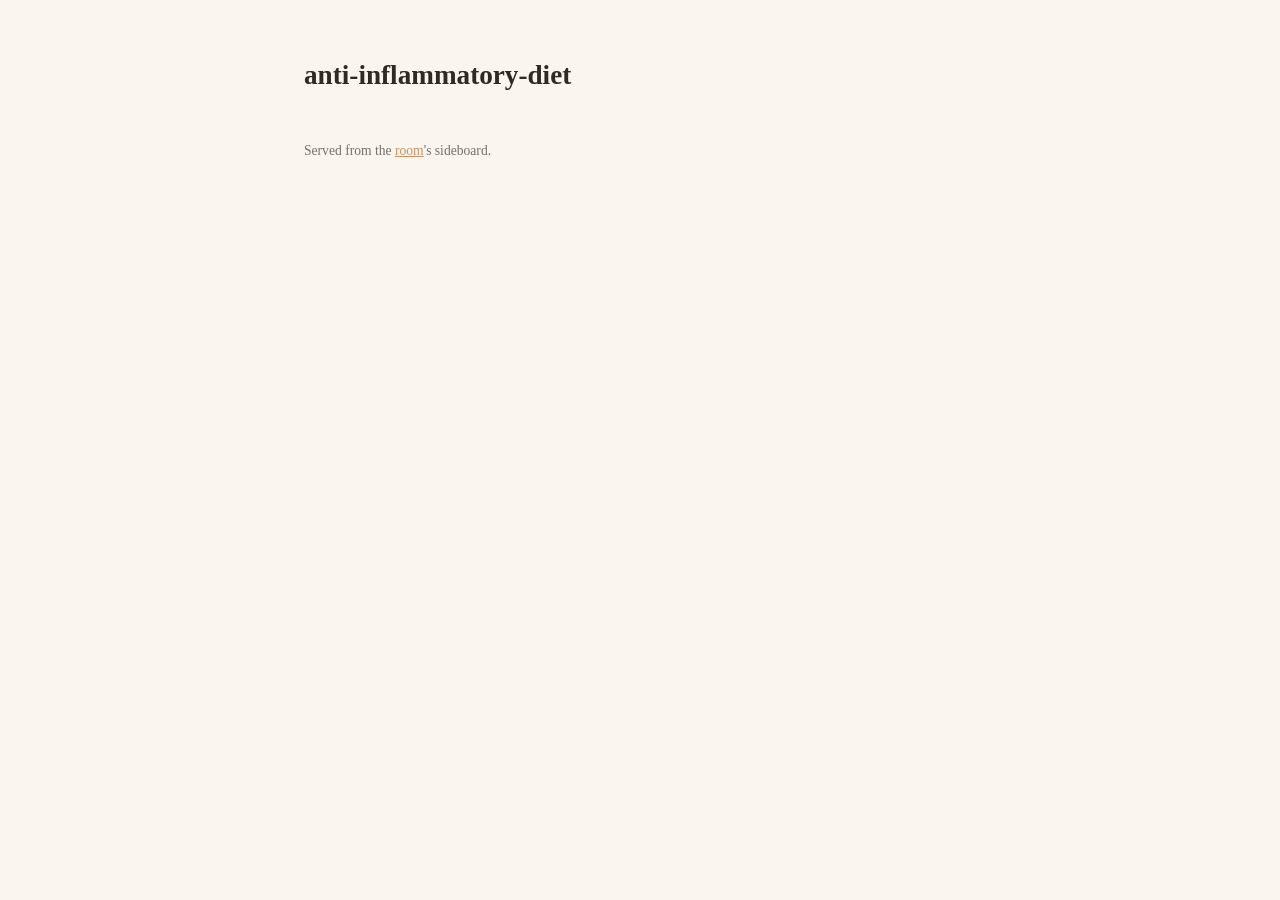
==== projects/anti-inflammatory-diet/index.html @ 623d838b "Publish anti-inflammatory-diet to the room" ====
<!DOCTYPE html>
<html lang="en">
<head>
<meta charset="UTF-8">
<meta name="viewport" content="width=device-width, initial-scale=1.0">
<title>Anti-Inflammatory Diet</title>
<style>
  :root { color-scheme: light dark; }
  body {
    margin: 0 auto;
    max-width: 42rem;
    padding: 2.5rem 1.25rem 4rem;
    font: 1.05rem/1.65 Georgia, 'Times New Roman', serif;
    background: #faf6ef;
    color: #2e2a24;
  }
  @media (prefers-color-scheme: dark) {
    body { background: #14120f; color: #e8e2d6; }
    a { color: #ffb474; }
  }
  h1, h2, h3 { line-height: 1.25; font-weight: 650; }
  h1 { font-size: 1.7rem; margin-bottom: 0.3rem; }
  h2 { font-size: 1.25rem; margin-top: 2rem; }
  li { margin: 0.3rem 0; }
  code { font-family: ui-monospace, monospace; font-size: 0.92em; }
  .note { font-size: 0.85rem; opacity: 0.65; margin-top: 3rem; }
  a { color: #b05e1e; }
</style>
</head>
<body>
<main id="content"><p>Loading the notes…</p></main>
<p class="note">Served from the <a href="https://nedesblade.github.io/Room/">room</a>'s sideboard.</p>
<script>
/* Renders README.md so updating the page is just editing the README.
   Tiny converter — headings, lists, bold/italic, links, code, paragraphs. */
function md(src) {
  const esc = s => s.replace(/&/g, '&amp;').replace(/</g, '&lt;').replace(/>/g, '&gt;');
  const inline = s => esc(s)
    .replace(/`([^`]+)`/g, '<code>$1</code>')
    .replace(/\*\*([^*]+)\*\*/g, '<strong>$1</strong>')
    .replace(/\*([^*]+)\*/g, '<em>$1</em>')
    .replace(/\[([^\]]+)\]\(([^)\s]+)\)/g, '<a href="$2">$1</a>');
  const out = [];
  let list = null, para = [];
  const flushPara = () => { if (para.length) { out.push('<p>' + para.join(' ') + '</p>'); para = []; } };
  const flushList = () => { if (list) { out.push(`</${list}>`); list = null; } };
  for (const line of src.split(/\r?\n/)) {
    const h = line.match(/^(#{1,4})\s+(.*)/);
    const ul = line.match(/^\s*[-*]\s+(.*)/);
    const ol = line.match(/^\s*\d+[.)]\s+(.*)/);
    if (h) { flushPara(); flushList(); out.push(`<h${h[1].length}>${inline(h[2])}</h${h[1].length}>`); }
    else if (ul || ol) {
      flushPara();
      const want = ul ? 'ul' : 'ol';
      if (list !== want) { flushList(); out.push(`<${want}>`); list = want; }
      out.push('<li>' + inline((ul || ol)[1]) + '</li>');
    }
    else if (!line.trim()) { flushPara(); flushList(); }
    else para.push(inline(line));
  }
  flushPara(); flushList();
  return out.join('\n');
}
fetch('README.md', { cache: 'no-cache' })
  .then(r => { if (!r.ok) throw new Error(); return r.text(); })
  .then(text => { document.getElementById('content').innerHTML = md(text); })
  .catch(() => {
    document.getElementById('content').innerHTML =
      '<h1>Anti-Inflammatory Diet</h1><p>The notes are still being written — check back soon.</p>';
  });
</script>
</body>
</html>
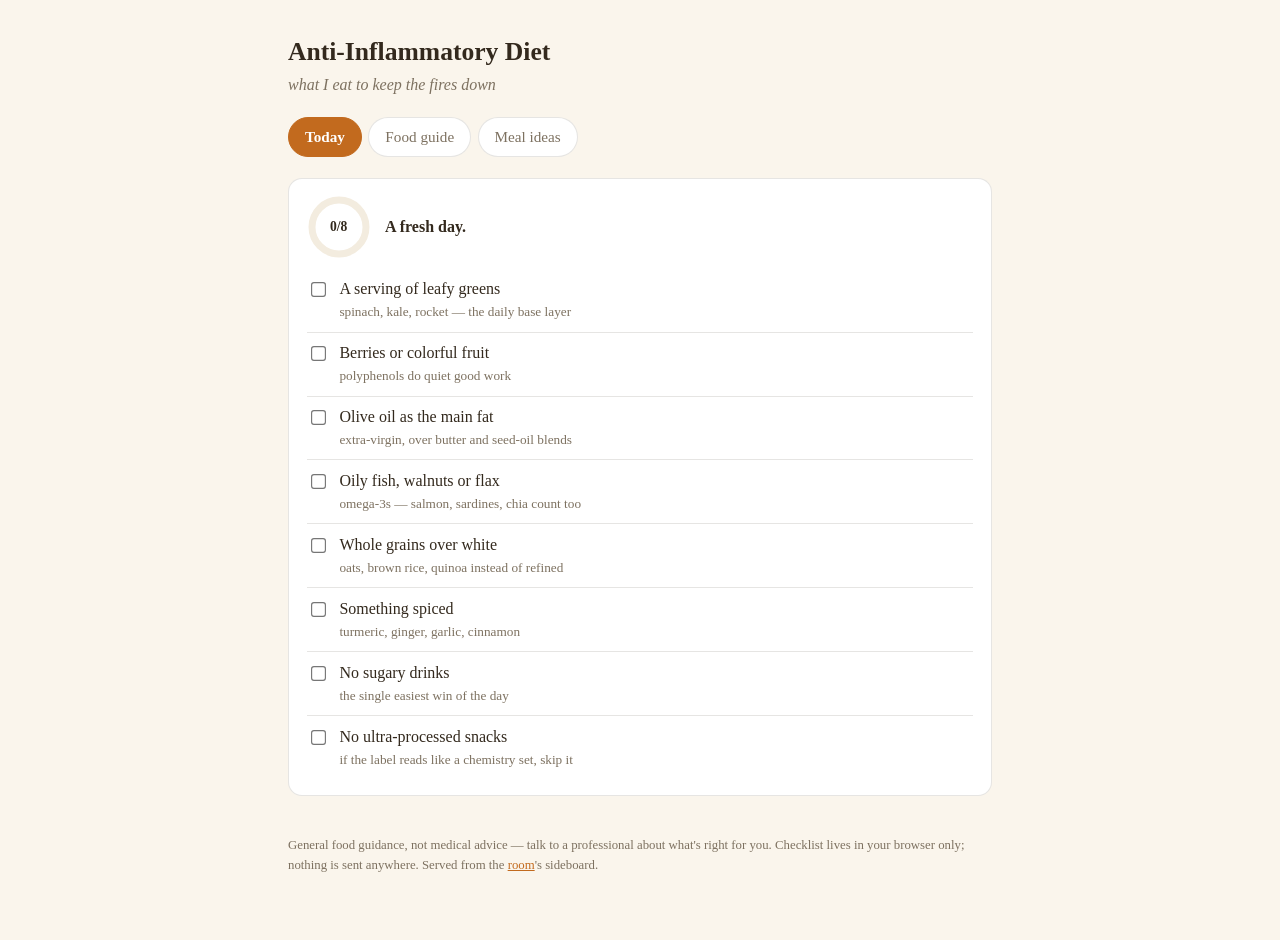
==== commit 313835f0: "Publish anti-inflammatory-diet to the room" ====
--- a/projects/anti-inflammatory-diet/index.html
+++ b/projects/anti-inflammatory-diet/index.html
@@ -5,69 +5,360 @@
 <meta name="viewport" content="width=device-width, initial-scale=1.0">
 <title>Anti-Inflammatory Diet</title>
 <style>
-  :root { color-scheme: light dark; }
+  :root {
+    --bg: #16130f;
+    --panel: #201b15;
+    --panel-2: #282219;
+    --ink: #ece4d8;
+    --ink-dim: #b3a894;
+    --amber: #ffb474;
+    --green: #9dc98a;
+    --yellow: #e8c46a;
+    --red: #e08a7a;
+    --line: rgba(236,228,216,0.1);
+  }
+  @media (prefers-color-scheme: light) {
+    :root {
+      --bg: #faf5ec;
+      --panel: #ffffff;
+      --panel-2: #f3ecdf;
+      --ink: #33291d;
+      --ink-dim: #7d7160;
+      --amber: #c26a1e;
+      --green: #4d7c3a;
+      --yellow: #9a7715;
+      --red: #ad4a37;
+      --line: rgba(51,41,29,0.12);
+    }
+  }
+  * { box-sizing: border-box; }
   body {
-    margin: 0 auto;
-    max-width: 42rem;
-    padding: 2.5rem 1.25rem 4rem;
-    font: 1.05rem/1.65 Georgia, 'Times New Roman', serif;
-    background: #faf6ef;
-    color: #2e2a24;
-  }
-  @media (prefers-color-scheme: dark) {
-    body { background: #14120f; color: #e8e2d6; }
-    a { color: #ffb474; }
-  }
-  h1, h2, h3 { line-height: 1.25; font-weight: 650; }
-  h1 { font-size: 1.7rem; margin-bottom: 0.3rem; }
-  h2 { font-size: 1.25rem; margin-top: 2rem; }
-  li { margin: 0.3rem 0; }
-  code { font-family: ui-monospace, monospace; font-size: 0.92em; }
-  .note { font-size: 0.85rem; opacity: 0.65; margin-top: 3rem; }
-  a { color: #b05e1e; }
+    margin: 0;
+    background: var(--bg);
+    color: var(--ink);
+    font: 1rem/1.55 Georgia, 'Times New Roman', serif;
+  }
+  .wrap { max-width: 46rem; margin: 0 auto; padding: 1.5rem 1rem 4rem; }
+  header h1 { font-size: 1.6rem; margin: 0.5rem 0 0.1rem; }
+  header p { margin: 0 0 1.2rem; color: var(--ink-dim); font-style: italic; }
+
+  nav { display: flex; gap: 0.4rem; margin-bottom: 1.3rem; flex-wrap: wrap; }
+  nav button {
+    font: inherit; font-size: 0.95rem;
+    padding: 0.45rem 1rem;
+    border-radius: 999px;
+    border: 1px solid var(--line);
+    background: var(--panel);
+    color: var(--ink-dim);
+    cursor: pointer;
+  }
+  nav button[aria-selected="true"] { background: var(--amber); border-color: var(--amber); color: #241505; font-weight: 600; }
+  @media (prefers-color-scheme: light) { nav button[aria-selected="true"] { color: #fff; } }
+
+  section[hidden] { display: none; }
+  .card {
+    background: var(--panel);
+    border: 1px solid var(--line);
+    border-radius: 14px;
+    padding: 1rem 1.1rem;
+    margin-bottom: 1rem;
+  }
+
+  /* today */
+  .progress { display: flex; align-items: center; gap: 0.9rem; margin-bottom: 0.6rem; }
+  .ring { position: relative; width: 64px; height: 64px; flex: none; }
+  .ring svg { transform: rotate(-90deg); }
+  .ring .track { stroke: var(--panel-2); }
+  .ring .fill { stroke: var(--green); stroke-linecap: round; transition: stroke-dashoffset 0.4s; }
+  .ring .num { position: absolute; inset: 0; display: grid; place-items: center; font-size: 0.85rem; font-weight: 700; }
+  .streak { color: var(--ink-dim); font-size: 0.9rem; }
+  ul.check { list-style: none; margin: 0; padding: 0; }
+  ul.check li { border-top: 1px solid var(--line); }
+  ul.check li:first-child { border-top: none; }
+  ul.check label { display: flex; gap: 0.7rem; align-items: baseline; padding: 0.55rem 0.1rem; cursor: pointer; }
+  ul.check input { transform: translateY(2px) scale(1.15); accent-color: var(--green); flex: none; }
+  ul.check .why { display: block; font-size: 0.83rem; color: var(--ink-dim); }
+  ul.check input:checked ~ span .what { text-decoration: line-through; text-decoration-color: var(--green); opacity: 0.7; }
+
+  /* foods */
+  .search {
+    width: 100%;
+    font: inherit;
+    padding: 0.55rem 0.9rem;
+    border-radius: 10px;
+    border: 1px solid var(--line);
+    background: var(--panel);
+    color: var(--ink);
+    margin-bottom: 1rem;
+  }
+  .tier h2 { font-size: 1.02rem; margin: 0 0 0.5rem; display: flex; align-items: center; gap: 0.5rem; }
+  .dot { width: 10px; height: 10px; border-radius: 50%; display: inline-block; }
+  .tier.go .dot { background: var(--green); }
+  .tier.easy .dot { background: var(--yellow); }
+  .tier.rare .dot { background: var(--red); }
+  .chips { display: flex; flex-wrap: wrap; gap: 0.4rem; }
+  .chip {
+    background: var(--panel-2);
+    border: 1px solid var(--line);
+    border-radius: 999px;
+    padding: 0.2rem 0.7rem;
+    font-size: 0.88rem;
+  }
+  .chip small { color: var(--ink-dim); }
+  .none { color: var(--ink-dim); font-style: italic; font-size: 0.9rem; }
+
+  /* meals */
+  .meal h2 { font-size: 1.02rem; margin: 0 0 0.2rem; color: var(--amber); }
+  .meal p { margin: 0.15rem 0; }
+  .shuffle {
+    font: inherit;
+    padding: 0.55rem 1.2rem;
+    border-radius: 999px;
+    border: none;
+    background: var(--amber);
+    color: #241505;
+    font-weight: 600;
+    cursor: pointer;
+    margin-bottom: 1rem;
+  }
+  @media (prefers-color-scheme: light) { .shuffle { color: #fff; } }
+
+  footer { margin-top: 2.5rem; font-size: 0.8rem; color: var(--ink-dim); }
+  footer a { color: var(--amber); }
 </style>
 </head>
 <body>
-<main id="content"><p>Loading the notes…</p></main>
-<p class="note">Served from the <a href="https://nedesblade.github.io/Room/">room</a>'s sideboard.</p>
+<div class="wrap">
+<header>
+  <h1>Anti-Inflammatory Diet</h1>
+  <p>what I eat to keep the fires down</p>
+</header>
+
+<nav role="tablist">
+  <button role="tab" aria-selected="true" data-tab="today">Today</button>
+  <button role="tab" aria-selected="false" data-tab="foods">Food guide</button>
+  <button role="tab" aria-selected="false" data-tab="meals">Meal ideas</button>
+</nav>
+
+<section id="today">
+  <div class="card">
+    <div class="progress">
+      <div class="ring">
+        <svg width="64" height="64" viewBox="0 0 64 64">
+          <circle class="track" cx="32" cy="32" r="27" fill="none" stroke-width="7"/>
+          <circle class="fill" id="ring-fill" cx="32" cy="32" r="27" fill="none" stroke-width="7"/>
+        </svg>
+        <span class="num" id="ring-num">0/0</span>
+      </div>
+      <div>
+        <strong id="cheer">A fresh day.</strong>
+        <div class="streak" id="streak"></div>
+      </div>
+    </div>
+    <ul class="check" id="habit-list"></ul>
+  </div>
+</section>
+
+<section id="foods" hidden>
+  <input class="search" id="food-search" type="search" placeholder="search a food… (e.g. salmon, sugar, rice)">
+  <div class="card tier go"><h2><span class="dot"></span>Eat freely</h2><div class="chips" data-tier="go"></div></div>
+  <div class="card tier easy"><h2><span class="dot"></span>Easy does it</h2><div class="chips" data-tier="easy"></div></div>
+  <div class="card tier rare"><h2><span class="dot"></span>Keep rare</h2><div class="chips" data-tier="rare"></div></div>
+</section>
+
+<section id="meals" hidden>
+  <button class="shuffle" id="shuffle">Shuffle the day's plate</button>
+  <div class="card meal"><h2>Breakfast</h2><p id="m-breakfast"></p></div>
+  <div class="card meal"><h2>Lunch</h2><p id="m-lunch"></p></div>
+  <div class="card meal"><h2>Dinner</h2><p id="m-dinner"></p></div>
+  <div class="card meal"><h2>Snack</h2><p id="m-snack"></p></div>
+</section>
+
+<footer>
+  General food guidance, not medical advice — talk to a professional about what's right for you.
+  Checklist lives in your browser only; nothing is sent anywhere.
+  Served from the <a href="https://nedesblade.github.io/Room/">room</a>'s sideboard.
+</footer>
+</div>
+
 <script>
-/* Renders README.md so updating the page is just editing the README.
-   Tiny converter — headings, lists, bold/italic, links, code, paragraphs. */
-function md(src) {
-  const esc = s => s.replace(/&/g, '&amp;').replace(/</g, '&lt;').replace(/>/g, '&gt;');
-  const inline = s => esc(s)
-    .replace(/`([^`]+)`/g, '<code>$1</code>')
-    .replace(/\*\*([^*]+)\*\*/g, '<strong>$1</strong>')
-    .replace(/\*([^*]+)\*/g, '<em>$1</em>')
-    .replace(/\[([^\]]+)\]\(([^)\s]+)\)/g, '<a href="$2">$1</a>');
-  const out = [];
-  let list = null, para = [];
-  const flushPara = () => { if (para.length) { out.push('<p>' + para.join(' ') + '</p>'); para = []; } };
-  const flushList = () => { if (list) { out.push(`</${list}>`); list = null; } };
-  for (const line of src.split(/\r?\n/)) {
-    const h = line.match(/^(#{1,4})\s+(.*)/);
-    const ul = line.match(/^\s*[-*]\s+(.*)/);
-    const ol = line.match(/^\s*\d+[.)]\s+(.*)/);
-    if (h) { flushPara(); flushList(); out.push(`<h${h[1].length}>${inline(h[2])}</h${h[1].length}>`); }
-    else if (ul || ol) {
-      flushPara();
-      const want = ul ? 'ul' : 'ol';
-      if (list !== want) { flushList(); out.push(`<${want}>`); list = want; }
-      out.push('<li>' + inline((ul || ol)[1]) + '</li>');
+/* ---- daily checklist (localStorage, resets each day) ---------------- */
+const HABITS = [
+  { id: 'greens',  what: 'A serving of leafy greens', why: 'spinach, kale, rocket — the daily base layer' },
+  { id: 'berries', what: 'Berries or colorful fruit', why: 'polyphenols do quiet good work' },
+  { id: 'oil',     what: 'Olive oil as the main fat', why: 'extra-virgin, over butter and seed-oil blends' },
+  { id: 'omega3',  what: 'Oily fish, walnuts or flax', why: 'omega-3s — salmon, sardines, chia count too' },
+  { id: 'grains',  what: 'Whole grains over white',   why: 'oats, brown rice, quinoa instead of refined' },
+  { id: 'spice',   what: 'Something spiced',          why: 'turmeric, ginger, garlic, cinnamon' },
+  { id: 'nosugar', what: 'No sugary drinks',          why: 'the single easiest win of the day' },
+  { id: 'noupf',   what: 'No ultra-processed snacks', why: 'if the label reads like a chemistry set, skip it' },
+];
+
+const todayKey = () => 'aid-day-' + new Date().toISOString().slice(0, 10);
+const load = k => { try { return JSON.parse(localStorage.getItem(k)) || {}; } catch { return {}; } };
+const save = (k, v) => { try { localStorage.setItem(k, JSON.stringify(v)); } catch {} };
+
+function renderHabits() {
+  const state = load(todayKey());
+  const ul = document.getElementById('habit-list');
+  ul.innerHTML = '';
+  for (const h of HABITS) {
+    const li = document.createElement('li');
+    const label = document.createElement('label');
+    const box = document.createElement('input');
+    box.type = 'checkbox';
+    box.checked = !!state[h.id];
+    box.addEventListener('change', () => {
+      const s = load(todayKey());
+      s[h.id] = box.checked;
+      save(todayKey(), s);
+      updateProgress();
+    });
+    const span = document.createElement('span');
+    span.innerHTML = `<span class="what"></span><span class="why"></span>`;
+    span.querySelector('.what').textContent = h.what;
+    span.querySelector('.why').textContent = h.why;
+    label.append(box, span);
+    li.appendChild(label);
+    ul.appendChild(li);
+  }
+  updateProgress();
+}
+
+function updateProgress() {
+  const state = load(todayKey());
+  const done = HABITS.filter(h => state[h.id]).length;
+  const total = HABITS.length;
+  const r = 27, c = 2 * Math.PI * r;
+  const fill = document.getElementById('ring-fill');
+  fill.style.strokeDasharray = c;
+  fill.style.strokeDashoffset = c * (1 - done / total);
+  document.getElementById('ring-num').textContent = `${done}/${total}`;
+  document.getElementById('cheer').textContent =
+    done === total ? 'A perfect plate of a day.' :
+    done >= total * 0.6 ? 'The fires are dying down.' :
+    done > 0 ? 'Good — keep going.' : 'A fresh day.';
+
+  /* streak: consecutive past days with 60%+ done */
+  let streak = 0;
+  const d = new Date();
+  for (let i = 0; i < 366; i++) {
+    if (i > 0 || done >= total * 0.6) {
+      const key = 'aid-day-' + d.toISOString().slice(0, 10);
+      const s = load(key);
+      const n = HABITS.filter(h => s[h.id]).length;
+      if (n >= total * 0.6) streak++;
+      else if (i > 0) break;
+      else break;
+    } else break;
+    d.setDate(d.getDate() - 1);
+  }
+  document.getElementById('streak').textContent =
+    streak >= 2 ? `${streak}-day streak 🔥 (the good kind of fire)` :
+    streak === 1 ? 'Day one of a streak.' : '';
+}
+
+/* ---- food guide ----------------------------------------------------- */
+const FOODS = {
+  go: [
+    'Salmon', 'Sardines', 'Mackerel', 'Spinach', 'Kale', 'Rocket', 'Broccoli',
+    'Blueberries', 'Strawberries', 'Cherries', 'Oranges', 'Tomatoes', 'Avocado',
+    'Extra-virgin olive oil', 'Walnuts', 'Almonds', 'Chia seeds', 'Flaxseed',
+    'Lentils', 'Chickpeas', 'Black beans', 'Oats', 'Quinoa', 'Brown rice',
+    'Turmeric', 'Ginger', 'Garlic', 'Cinnamon', 'Green tea', 'Peppers',
+    'Sweet potato', 'Mushrooms', 'Olives', 'Dark chocolate (85%+)',
+  ],
+  easy: [
+    'Chicken', 'Turkey', 'Eggs', 'Greek yogurt', 'Kefir', 'Cheese', 'Butter',
+    'White rice', 'Pasta', 'Sourdough bread', 'Potatoes', 'Honey', 'Red wine',
+    'Coffee', 'Dried fruit', 'Corn', 'Tofu', 'Peanut butter',
+  ],
+  rare: [
+    'Sugary drinks', 'Candy & sweets', 'Pastries', 'White bread', 'Chips & crisps',
+    'Processed meat (bacon, salami, hot dogs)', 'Deep-fried food', 'Margarine',
+    'Instant noodles', 'Ice cream', 'Energy drinks', 'Excess alcohol',
+    'Packaged snack cakes', 'Sweetened cereals',
+  ],
+};
+
+function renderFoods(filter = '') {
+  const q = filter.trim().toLowerCase();
+  for (const [tier, items] of Object.entries(FOODS)) {
+    const el = document.querySelector(`[data-tier="${tier}"]`);
+    el.innerHTML = '';
+    const hits = items.filter(f => f.toLowerCase().includes(q));
+    for (const f of hits) {
+      const chip = document.createElement('span');
+      chip.className = 'chip';
+      chip.textContent = f;
+      el.appendChild(chip);
     }
-    else if (!line.trim()) { flushPara(); flushList(); }
-    else para.push(inline(line));
-  }
-  flushPara(); flushList();
-  return out.join('\n');
+    if (!hits.length) {
+      const none = document.createElement('span');
+      none.className = 'none';
+      none.textContent = 'nothing here matches.';
+      el.appendChild(none);
+    }
+  }
 }
-fetch('README.md', { cache: 'no-cache' })
-  .then(r => { if (!r.ok) throw new Error(); return r.text(); })
-  .then(text => { document.getElementById('content').innerHTML = md(text); })
-  .catch(() => {
-    document.getElementById('content').innerHTML =
-      '<h1>Anti-Inflammatory Diet</h1><p>The notes are still being written — check back soon.</p>';
+document.getElementById('food-search').addEventListener('input', e => renderFoods(e.target.value));
+
+/* ---- meal ideas ------------------------------------------------------ */
+const MEALS = {
+  breakfast: [
+    'Overnight oats with blueberries, chia and walnuts',
+    'Greek yogurt with berries, cinnamon and flaxseed',
+    'Scrambled eggs on sourdough with spinach and tomatoes',
+    'Porridge with grated apple, cinnamon and almonds',
+    'Avocado on sourdough with olive oil and chili flakes',
+  ],
+  lunch: [
+    'Lentil soup with garlic, turmeric and a swirl of olive oil',
+    'Big salad: rocket, chickpeas, peppers, olives, feta, olive oil',
+    'Sardines on sourdough with tomato and rocket',
+    'Quinoa bowl with roasted broccoli, avocado and tahini',
+    'Chicken and vegetable soup with ginger',
+  ],
+  dinner: [
+    'Baked salmon, sweet potato and steamed broccoli',
+    'Chickpea and spinach curry with turmeric, over brown rice',
+    'Grilled mackerel with roasted peppers and quinoa',
+    'Stir-fry: tofu, mushrooms, ginger, garlic, brown rice',
+    'Bean chili with plenty of tomatoes and a side salad',
+  ],
+  snack: [
+    'A handful of walnuts and a few squares of dark chocolate',
+    'Carrot sticks with hummus',
+    'An orange and a green tea',
+    'Cherries, fresh or frozen',
+    'Almonds and a couple of dates',
+  ],
+};
+
+function shuffleMeals() {
+  for (const [slot, options] of Object.entries(MEALS)) {
+    const el = document.getElementById('m-' + slot);
+    const current = el.textContent;
+    let pick = current;
+    while (options.length > 1 && pick === current) {
+      pick = options[Math.floor(Math.random() * options.length)];
+    }
+    el.textContent = pick;
+  }
+}
+document.getElementById('shuffle').addEventListener('click', shuffleMeals);
+
+/* ---- tabs ------------------------------------------------------------ */
+document.querySelectorAll('nav [role="tab"]').forEach(btn => {
+  btn.addEventListener('click', () => {
+    document.querySelectorAll('nav [role="tab"]').forEach(b => b.setAttribute('aria-selected', String(b === btn)));
+    document.querySelectorAll('section').forEach(s => s.hidden = s.id !== btn.dataset.tab);
   });
+});
+
+renderHabits();
+renderFoods();
+shuffleMeals();
 </script>
 </body>
 </html>
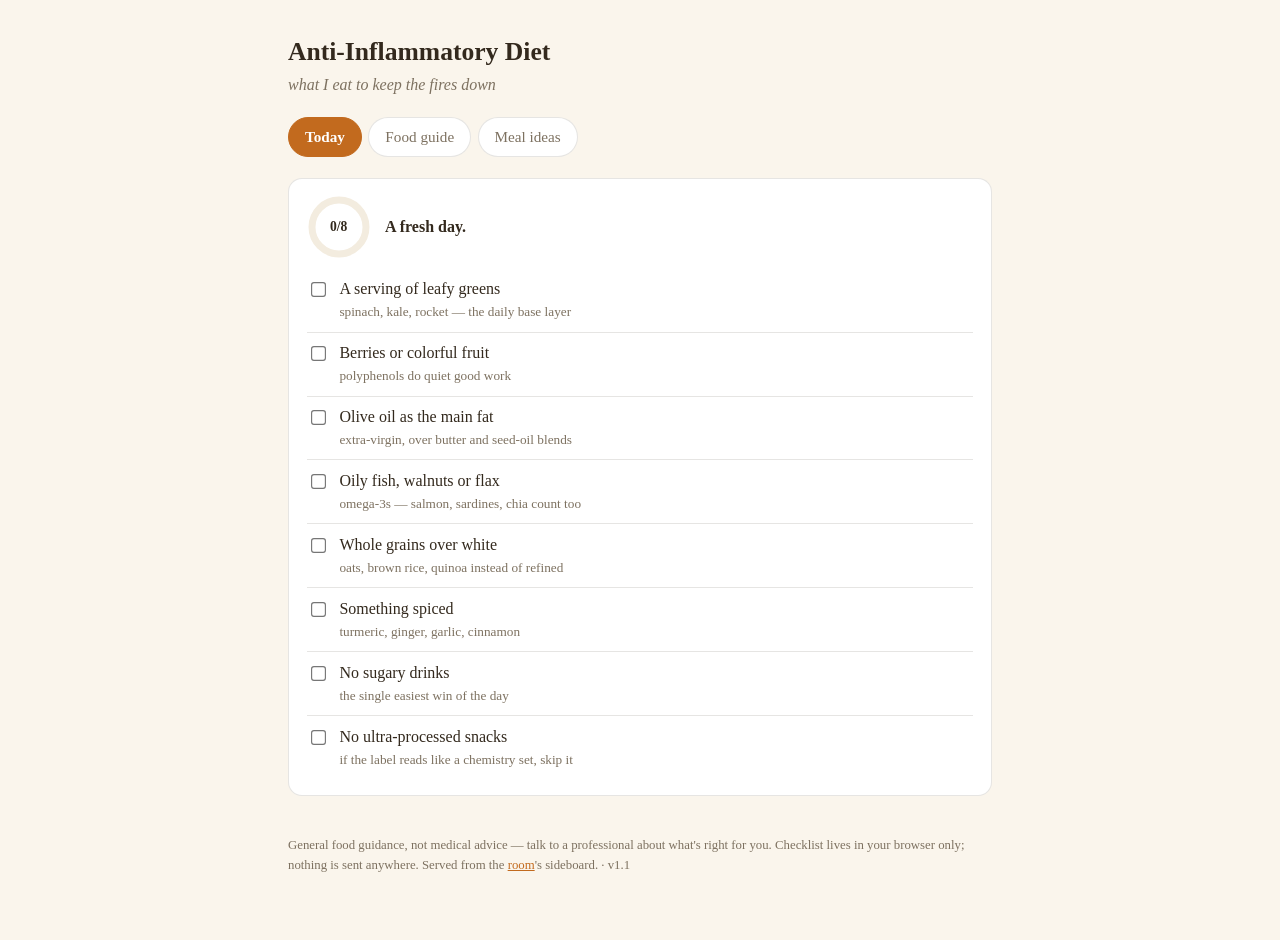
==== commit df0cc447: "Publish anti-inflammatory-diet to the room" ====
--- a/projects/anti-inflammatory-diet/index.html
+++ b/projects/anti-inflammatory-diet/index.html
@@ -4,6 +4,7 @@
 <meta charset="UTF-8">
 <meta name="viewport" content="width=device-width, initial-scale=1.0">
 <title>Anti-Inflammatory Diet</title>
+<link rel="icon" href="data:image/svg+xml,%3Csvg xmlns='http://www.w3.org/2000/svg' viewBox='0 0 32 32'%3E%3Ccircle cx='16' cy='16' r='13' fill='%239dc98a' opacity='.25'/%3E%3Ccircle cx='16' cy='16' r='7' fill='%239dc98a'/%3E%3C/svg%3E">
 <style>
   :root {
     --bg: #16130f;
@@ -104,12 +105,12 @@
     padding: 0.2rem 0.7rem;
     font-size: 0.88rem;
   }
-  .chip small { color: var(--ink-dim); }
   .none { color: var(--ink-dim); font-style: italic; font-size: 0.9rem; }
 
   /* meals */
   .meal h2 { font-size: 1.02rem; margin: 0 0 0.2rem; color: var(--amber); }
   .meal p { margin: 0.15rem 0; }
+  .plan-note { color: var(--ink-dim); font-size: 0.88rem; margin: 0 0 0.8rem; }
   .shuffle {
     font: inherit;
     padding: 0.55rem 1.2rem;
@@ -119,10 +120,11 @@
     color: #241505;
     font-weight: 600;
     cursor: pointer;
-    margin-bottom: 1rem;
+    margin-bottom: 0.4rem;
   }
   @media (prefers-color-scheme: light) { .shuffle { color: #fff; } }
 
+  .error { color: var(--red); }
   footer { margin-top: 2.5rem; font-size: 0.8rem; color: var(--ink-dim); }
   footer a { color: var(--amber); }
 </style>
@@ -134,90 +136,106 @@
   <p>what I eat to keep the fires down</p>
 </header>
 
-<nav role="tablist">
+<nav role="tablist" aria-label="Sections">
   <button role="tab" aria-selected="true" data-tab="today">Today</button>
   <button role="tab" aria-selected="false" data-tab="foods">Food guide</button>
   <button role="tab" aria-selected="false" data-tab="meals">Meal ideas</button>
 </nav>
 
-<section id="today">
-  <div class="card">
-    <div class="progress">
-      <div class="ring">
-        <svg width="64" height="64" viewBox="0 0 64 64">
-          <circle class="track" cx="32" cy="32" r="27" fill="none" stroke-width="7"/>
-          <circle class="fill" id="ring-fill" cx="32" cy="32" r="27" fill="none" stroke-width="7"/>
-        </svg>
-        <span class="num" id="ring-num">0/0</span>
-      </div>
-      <div>
-        <strong id="cheer">A fresh day.</strong>
-        <div class="streak" id="streak"></div>
-      </div>
-    </div>
-    <ul class="check" id="habit-list"></ul>
-  </div>
-</section>
-
-<section id="foods" hidden>
-  <input class="search" id="food-search" type="search" placeholder="search a food… (e.g. salmon, sugar, rice)">
-  <div class="card tier go"><h2><span class="dot"></span>Eat freely</h2><div class="chips" data-tier="go"></div></div>
-  <div class="card tier easy"><h2><span class="dot"></span>Easy does it</h2><div class="chips" data-tier="easy"></div></div>
-  <div class="card tier rare"><h2><span class="dot"></span>Keep rare</h2><div class="chips" data-tier="rare"></div></div>
-</section>
-
-<section id="meals" hidden>
-  <button class="shuffle" id="shuffle">Shuffle the day's plate</button>
-  <div class="card meal"><h2>Breakfast</h2><p id="m-breakfast"></p></div>
-  <div class="card meal"><h2>Lunch</h2><p id="m-lunch"></p></div>
-  <div class="card meal"><h2>Dinner</h2><p id="m-dinner"></p></div>
-  <div class="card meal"><h2>Snack</h2><p id="m-snack"></p></div>
-</section>
+<div id="app"><p>Setting the table…</p></div>
 
 <footer>
   General food guidance, not medical advice — talk to a professional about what's right for you.
   Checklist lives in your browser only; nothing is sent anywhere.
   Served from the <a href="https://nedesblade.github.io/Room/">room</a>'s sideboard.
+  <span id="version"></span>
 </footer>
 </div>
 
+<template id="layout">
+  <section id="today">
+    <div class="card">
+      <div class="progress">
+        <div class="ring" id="ring" role="img" aria-label="">
+          <svg width="64" height="64" viewBox="0 0 64 64" aria-hidden="true">
+            <circle class="track" cx="32" cy="32" r="27" fill="none" stroke-width="7"/>
+            <circle class="fill" id="ring-fill" cx="32" cy="32" r="27" fill="none" stroke-width="7"/>
+          </svg>
+          <span class="num" id="ring-num" aria-hidden="true"></span>
+        </div>
+        <div>
+          <strong id="cheer"></strong>
+          <div class="streak" id="streak" aria-live="polite"></div>
+        </div>
+      </div>
+      <ul class="check" id="habit-list"></ul>
+    </div>
+  </section>
+
+  <section id="foods" hidden>
+    <input class="search" id="food-search" type="search" placeholder="search a food… (e.g. salmon, sugar, rice)" aria-label="Search foods">
+    <div class="card tier go"><h2><span class="dot"></span>Eat freely</h2><div class="chips" data-tier="go"></div></div>
+    <div class="card tier easy"><h2><span class="dot"></span>Easy does it</h2><div class="chips" data-tier="easy"></div></div>
+    <div class="card tier rare"><h2><span class="dot"></span>Keep rare</h2><div class="chips" data-tier="rare"></div></div>
+  </section>
+
+  <section id="meals" hidden>
+    <p class="plan-note">Today's plate, same all day — or <button class="shuffle" id="shuffle">shuffle it</button></p>
+    <div class="card meal"><h2>Breakfast</h2><p id="m-breakfast"></p></div>
+    <div class="card meal"><h2>Lunch</h2><p id="m-lunch"></p></div>
+    <div class="card meal"><h2>Dinner</h2><p id="m-dinner"></p></div>
+    <div class="card meal"><h2>Snack</h2><p id="m-snack"></p></div>
+  </section>
+</template>
+
 <script>
-/* ---- daily checklist (localStorage, resets each day) ---------------- */
-const HABITS = [
-  { id: 'greens',  what: 'A serving of leafy greens', why: 'spinach, kale, rocket — the daily base layer' },
-  { id: 'berries', what: 'Berries or colorful fruit', why: 'polyphenols do quiet good work' },
-  { id: 'oil',     what: 'Olive oil as the main fat', why: 'extra-virgin, over butter and seed-oil blends' },
-  { id: 'omega3',  what: 'Oily fish, walnuts or flax', why: 'omega-3s — salmon, sardines, chia count too' },
-  { id: 'grains',  what: 'Whole grains over white',   why: 'oats, brown rice, quinoa instead of refined' },
-  { id: 'spice',   what: 'Something spiced',          why: 'turmeric, ginger, garlic, cinnamon' },
-  { id: 'nosugar', what: 'No sugary drinks',          why: 'the single easiest win of the day' },
-  { id: 'noupf',   what: 'No ultra-processed snacks', why: 'if the label reads like a chemistry set, skip it' },
-];
-
-const todayKey = () => 'aid-day-' + new Date().toISOString().slice(0, 10);
+const VERSION = 'v1.1';
+
+/* ---- dates are LOCAL: the day flips at the user's midnight ---------- */
+function localDateStr(d) {
+  return `${d.getFullYear()}-${String(d.getMonth() + 1).padStart(2, '0')}-${String(d.getDate()).padStart(2, '0')}`;
+}
+const dayKey = d => 'aid-day-' + localDateStr(d);
 const load = k => { try { return JSON.parse(localStorage.getItem(k)) || {}; } catch { return {}; } };
 const save = (k, v) => { try { localStorage.setItem(k, JSON.stringify(v)); } catch {} };
 
+/* deterministic per-day random, so the meal plan holds still all day */
+function seeded(dateStr) {
+  let h = 2166136261;
+  for (const c of dateStr) { h ^= c.charCodeAt(0); h = Math.imul(h, 16777619); }
+  return () => {
+    h = Math.imul(h ^ (h >>> 15), 2246822507);
+    h = Math.imul(h ^ (h >>> 13), 3266489909);
+    return ((h ^= h >>> 16) >>> 0) / 4294967296;
+  };
+}
+
+let DATA = null;
+
+/* ---- today ----------------------------------------------------------- */
+function doneCount(state) { return DATA.habits.filter(h => state[h.id]).length; }
+function goal() { return Math.ceil(DATA.habits.length * 0.6); }
+
 function renderHabits() {
-  const state = load(todayKey());
+  const state = load(dayKey(new Date()));
   const ul = document.getElementById('habit-list');
   ul.innerHTML = '';
-  for (const h of HABITS) {
+  for (const h of DATA.habits) {
     const li = document.createElement('li');
     const label = document.createElement('label');
     const box = document.createElement('input');
     box.type = 'checkbox';
     box.checked = !!state[h.id];
     box.addEventListener('change', () => {
-      const s = load(todayKey());
+      const s = load(dayKey(new Date()));
       s[h.id] = box.checked;
-      save(todayKey(), s);
+      save(dayKey(new Date()), s);
       updateProgress();
     });
     const span = document.createElement('span');
-    span.innerHTML = `<span class="what"></span><span class="why"></span>`;
-    span.querySelector('.what').textContent = h.what;
-    span.querySelector('.why').textContent = h.why;
+    const what = document.createElement('span'); what.className = 'what'; what.textContent = h.what;
+    const why = document.createElement('span'); why.className = 'why'; why.textContent = h.why;
+    span.append(what, why);
     label.append(box, span);
     li.appendChild(label);
     ul.appendChild(li);
@@ -225,66 +243,43 @@
   updateProgress();
 }
 
+function calcStreak() {
+  /* consecutive days at or above the goal; an unfinished today doesn't
+     break the chain, it just isn't counted yet */
+  const okOn = d => doneCount(load(dayKey(d))) >= goal();
+  const d = new Date();
+  let streak = 0;
+  if (!okOn(d)) d.setDate(d.getDate() - 1);
+  while (okOn(d) && streak < 3660) { streak++; d.setDate(d.getDate() - 1); }
+  return { streak, todayCounted: okOn(new Date()) };
+}
+
 function updateProgress() {
-  const state = load(todayKey());
-  const done = HABITS.filter(h => state[h.id]).length;
-  const total = HABITS.length;
+  const done = doneCount(load(dayKey(new Date())));
+  const total = DATA.habits.length;
   const r = 27, c = 2 * Math.PI * r;
   const fill = document.getElementById('ring-fill');
   fill.style.strokeDasharray = c;
   fill.style.strokeDashoffset = c * (1 - done / total);
   document.getElementById('ring-num').textContent = `${done}/${total}`;
+  document.getElementById('ring').setAttribute('aria-label', `${done} of ${total} habits done today`);
   document.getElementById('cheer').textContent =
     done === total ? 'A perfect plate of a day.' :
-    done >= total * 0.6 ? 'The fires are dying down.' :
+    done >= goal() ? 'The fires are dying down.' :
     done > 0 ? 'Good — keep going.' : 'A fresh day.';
 
-  /* streak: consecutive past days with 60%+ done */
-  let streak = 0;
-  const d = new Date();
-  for (let i = 0; i < 366; i++) {
-    if (i > 0 || done >= total * 0.6) {
-      const key = 'aid-day-' + d.toISOString().slice(0, 10);
-      const s = load(key);
-      const n = HABITS.filter(h => s[h.id]).length;
-      if (n >= total * 0.6) streak++;
-      else if (i > 0) break;
-      else break;
-    } else break;
-    d.setDate(d.getDate() - 1);
-  }
+  const { streak, todayCounted } = calcStreak();
   document.getElementById('streak').textContent =
-    streak >= 2 ? `${streak}-day streak 🔥 (the good kind of fire)` :
-    streak === 1 ? 'Day one of a streak.' : '';
-}
-
-/* ---- food guide ----------------------------------------------------- */
-const FOODS = {
-  go: [
-    'Salmon', 'Sardines', 'Mackerel', 'Spinach', 'Kale', 'Rocket', 'Broccoli',
-    'Blueberries', 'Strawberries', 'Cherries', 'Oranges', 'Tomatoes', 'Avocado',
-    'Extra-virgin olive oil', 'Walnuts', 'Almonds', 'Chia seeds', 'Flaxseed',
-    'Lentils', 'Chickpeas', 'Black beans', 'Oats', 'Quinoa', 'Brown rice',
-    'Turmeric', 'Ginger', 'Garlic', 'Cinnamon', 'Green tea', 'Peppers',
-    'Sweet potato', 'Mushrooms', 'Olives', 'Dark chocolate (85%+)',
-  ],
-  easy: [
-    'Chicken', 'Turkey', 'Eggs', 'Greek yogurt', 'Kefir', 'Cheese', 'Butter',
-    'White rice', 'Pasta', 'Sourdough bread', 'Potatoes', 'Honey', 'Red wine',
-    'Coffee', 'Dried fruit', 'Corn', 'Tofu', 'Peanut butter',
-  ],
-  rare: [
-    'Sugary drinks', 'Candy & sweets', 'Pastries', 'White bread', 'Chips & crisps',
-    'Processed meat (bacon, salami, hot dogs)', 'Deep-fried food', 'Margarine',
-    'Instant noodles', 'Ice cream', 'Energy drinks', 'Excess alcohol',
-    'Packaged snack cakes', 'Sweetened cereals',
-  ],
-};
-
+    streak >= 2 ? `${streak}-day streak 🔥 (the good kind of fire)${todayCounted ? '' : ' — keep it alive today'}` :
+    streak === 1 ? (todayCounted ? 'Day one of a streak.' : 'Yesterday was good — make it two.') : '';
+}
+
+/* ---- foods ----------------------------------------------------------- */
 function renderFoods(filter = '') {
   const q = filter.trim().toLowerCase();
-  for (const [tier, items] of Object.entries(FOODS)) {
+  for (const [tier, items] of Object.entries(DATA.foods)) {
     const el = document.querySelector(`[data-tier="${tier}"]`);
+    if (!el) continue;
     el.innerHTML = '';
     const hits = items.filter(f => f.toLowerCase().includes(q));
     for (const f of hits) {
@@ -301,64 +296,54 @@
     }
   }
 }
-document.getElementById('food-search').addEventListener('input', e => renderFoods(e.target.value));
-
-/* ---- meal ideas ------------------------------------------------------ */
-const MEALS = {
-  breakfast: [
-    'Overnight oats with blueberries, chia and walnuts',
-    'Greek yogurt with berries, cinnamon and flaxseed',
-    'Scrambled eggs on sourdough with spinach and tomatoes',
-    'Porridge with grated apple, cinnamon and almonds',
-    'Avocado on sourdough with olive oil and chili flakes',
-  ],
-  lunch: [
-    'Lentil soup with garlic, turmeric and a swirl of olive oil',
-    'Big salad: rocket, chickpeas, peppers, olives, feta, olive oil',
-    'Sardines on sourdough with tomato and rocket',
-    'Quinoa bowl with roasted broccoli, avocado and tahini',
-    'Chicken and vegetable soup with ginger',
-  ],
-  dinner: [
-    'Baked salmon, sweet potato and steamed broccoli',
-    'Chickpea and spinach curry with turmeric, over brown rice',
-    'Grilled mackerel with roasted peppers and quinoa',
-    'Stir-fry: tofu, mushrooms, ginger, garlic, brown rice',
-    'Bean chili with plenty of tomatoes and a side salad',
-  ],
-  snack: [
-    'A handful of walnuts and a few squares of dark chocolate',
-    'Carrot sticks with hummus',
-    'An orange and a green tea',
-    'Cherries, fresh or frozen',
-    'Almonds and a couple of dates',
-  ],
-};
-
-function shuffleMeals() {
-  for (const [slot, options] of Object.entries(MEALS)) {
+
+/* ---- meals ----------------------------------------------------------- */
+function renderMeals(rand) {
+  for (const [slot, options] of Object.entries(DATA.meals)) {
     const el = document.getElementById('m-' + slot);
-    const current = el.textContent;
-    let pick = current;
-    while (options.length > 1 && pick === current) {
-      pick = options[Math.floor(Math.random() * options.length)];
-    }
-    el.textContent = pick;
-  }
-}
-document.getElementById('shuffle').addEventListener('click', shuffleMeals);
-
-/* ---- tabs ------------------------------------------------------------ */
-document.querySelectorAll('nav [role="tab"]').forEach(btn => {
-  btn.addEventListener('click', () => {
-    document.querySelectorAll('nav [role="tab"]').forEach(b => b.setAttribute('aria-selected', String(b === btn)));
-    document.querySelectorAll('section').forEach(s => s.hidden = s.id !== btn.dataset.tab);
+    if (el && options.length) el.textContent = options[Math.floor(rand() * options.length)];
+  }
+}
+
+/* ---- tabs (mouse + arrow keys) --------------------------------------- */
+function initTabs() {
+  const tabs = [...document.querySelectorAll('nav [role="tab"]')];
+  const select = btn => {
+    tabs.forEach(b => b.setAttribute('aria-selected', String(b === btn)));
+    document.querySelectorAll('#app > section').forEach(s => s.hidden = s.id !== btn.dataset.tab);
+    btn.focus();
+  };
+  tabs.forEach((btn, i) => {
+    btn.addEventListener('click', () => select(btn));
+    btn.addEventListener('keydown', e => {
+      if (e.key === 'ArrowRight') select(tabs[(i + 1) % tabs.length]);
+      if (e.key === 'ArrowLeft') select(tabs[(i - 1 + tabs.length) % tabs.length]);
+    });
   });
-});
-
-renderHabits();
-renderFoods();
-shuffleMeals();
+}
+
+/* ---- boot ------------------------------------------------------------ */
+async function boot() {
+  const app = document.getElementById('app');
+  try {
+    const r = await fetch('data.json', { cache: 'no-cache' });
+    if (!r.ok) throw new Error();
+    DATA = await r.json();
+  } catch {
+    app.innerHTML = '<p class="error">Couldn’t load the menu (data.json). Try a refresh.</p>';
+    return;
+  }
+  app.innerHTML = '';
+  app.appendChild(document.getElementById('layout').content.cloneNode(true));
+  renderHabits();
+  renderFoods();
+  renderMeals(seeded(localDateStr(new Date())));
+  document.getElementById('food-search').addEventListener('input', e => renderFoods(e.target.value));
+  document.getElementById('shuffle').addEventListener('click', () => renderMeals(Math.random));
+  initTabs();
+  document.getElementById('version').textContent = ` · ${VERSION}`;
+}
+boot();
 </script>
 </body>
 </html>
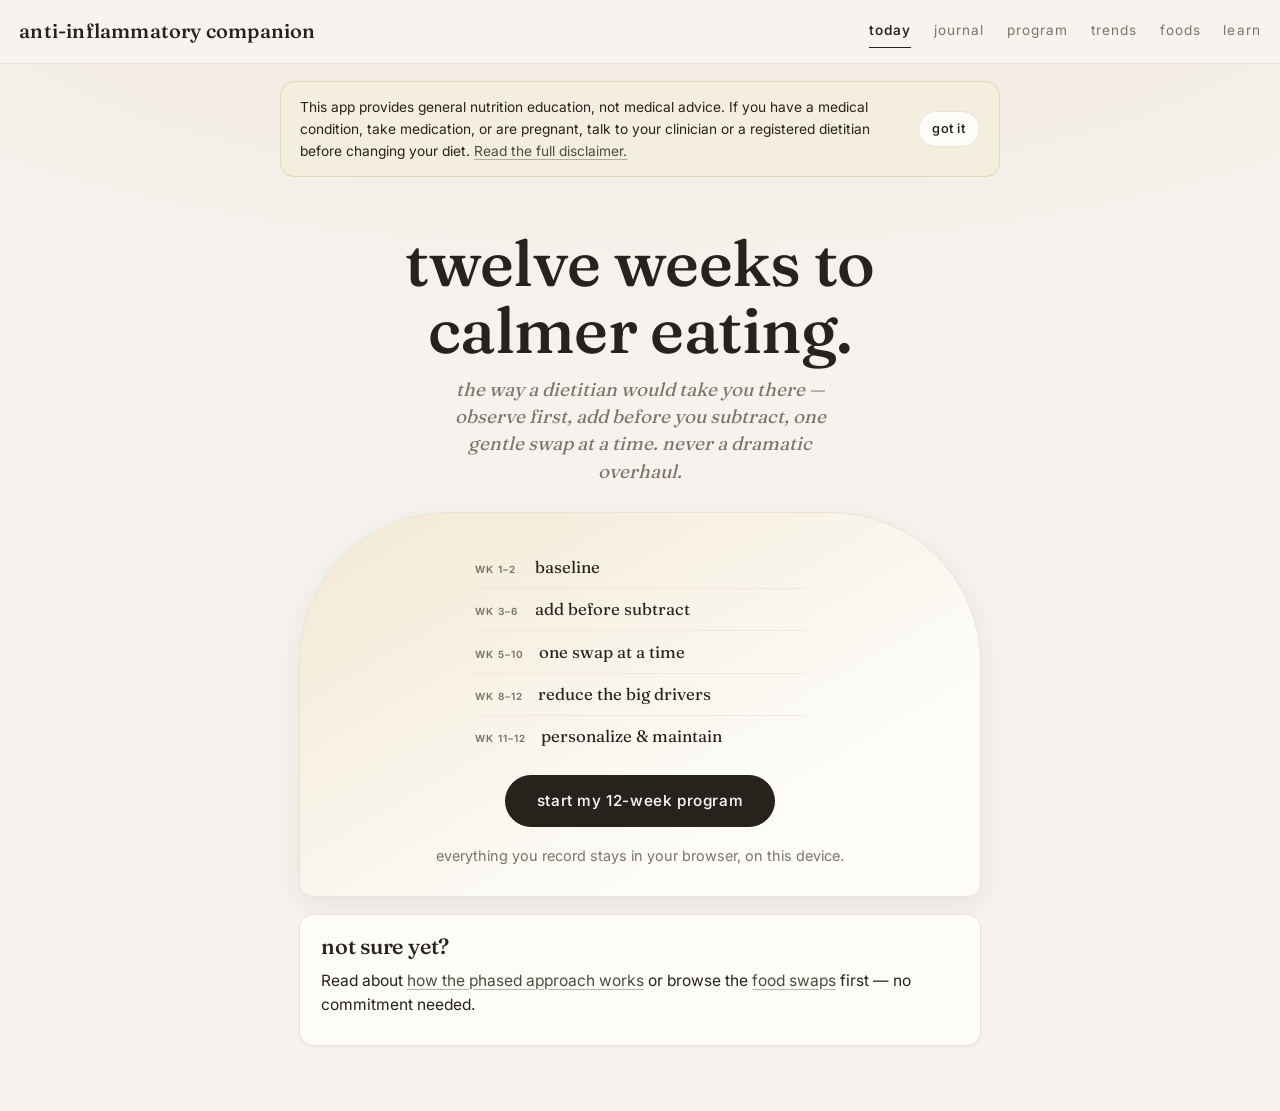
==== commit fe94cbdc: "Publish anti-inflammatory-diet to the room" ====
--- a/projects/anti-inflammatory-diet/index.html
+++ b/projects/anti-inflammatory-diet/index.html
@@ -1,349 +1,21 @@
-<!DOCTYPE html>
+<!doctype html>
 <html lang="en">
-<head>
-<meta charset="UTF-8">
-<meta name="viewport" content="width=device-width, initial-scale=1.0">
-<title>Anti-Inflammatory Diet</title>
-<link rel="icon" href="data:image/svg+xml,%3Csvg xmlns='http://www.w3.org/2000/svg' viewBox='0 0 32 32'%3E%3Ccircle cx='16' cy='16' r='13' fill='%239dc98a' opacity='.25'/%3E%3Ccircle cx='16' cy='16' r='7' fill='%239dc98a'/%3E%3C/svg%3E">
-<style>
-  :root {
-    --bg: #16130f;
-    --panel: #201b15;
-    --panel-2: #282219;
-    --ink: #ece4d8;
-    --ink-dim: #b3a894;
-    --amber: #ffb474;
-    --green: #9dc98a;
-    --yellow: #e8c46a;
-    --red: #e08a7a;
-    --line: rgba(236,228,216,0.1);
-  }
-  @media (prefers-color-scheme: light) {
-    :root {
-      --bg: #faf5ec;
-      --panel: #ffffff;
-      --panel-2: #f3ecdf;
-      --ink: #33291d;
-      --ink-dim: #7d7160;
-      --amber: #c26a1e;
-      --green: #4d7c3a;
-      --yellow: #9a7715;
-      --red: #ad4a37;
-      --line: rgba(51,41,29,0.12);
-    }
-  }
-  * { box-sizing: border-box; }
-  body {
-    margin: 0;
-    background: var(--bg);
-    color: var(--ink);
-    font: 1rem/1.55 Georgia, 'Times New Roman', serif;
-  }
-  .wrap { max-width: 46rem; margin: 0 auto; padding: 1.5rem 1rem 4rem; }
-  header h1 { font-size: 1.6rem; margin: 0.5rem 0 0.1rem; }
-  header p { margin: 0 0 1.2rem; color: var(--ink-dim); font-style: italic; }
-
-  nav { display: flex; gap: 0.4rem; margin-bottom: 1.3rem; flex-wrap: wrap; }
-  nav button {
-    font: inherit; font-size: 0.95rem;
-    padding: 0.45rem 1rem;
-    border-radius: 999px;
-    border: 1px solid var(--line);
-    background: var(--panel);
-    color: var(--ink-dim);
-    cursor: pointer;
-  }
-  nav button[aria-selected="true"] { background: var(--amber); border-color: var(--amber); color: #241505; font-weight: 600; }
-  @media (prefers-color-scheme: light) { nav button[aria-selected="true"] { color: #fff; } }
-
-  section[hidden] { display: none; }
-  .card {
-    background: var(--panel);
-    border: 1px solid var(--line);
-    border-radius: 14px;
-    padding: 1rem 1.1rem;
-    margin-bottom: 1rem;
-  }
-
-  /* today */
-  .progress { display: flex; align-items: center; gap: 0.9rem; margin-bottom: 0.6rem; }
-  .ring { position: relative; width: 64px; height: 64px; flex: none; }
-  .ring svg { transform: rotate(-90deg); }
-  .ring .track { stroke: var(--panel-2); }
-  .ring .fill { stroke: var(--green); stroke-linecap: round; transition: stroke-dashoffset 0.4s; }
-  .ring .num { position: absolute; inset: 0; display: grid; place-items: center; font-size: 0.85rem; font-weight: 700; }
-  .streak { color: var(--ink-dim); font-size: 0.9rem; }
-  ul.check { list-style: none; margin: 0; padding: 0; }
-  ul.check li { border-top: 1px solid var(--line); }
-  ul.check li:first-child { border-top: none; }
-  ul.check label { display: flex; gap: 0.7rem; align-items: baseline; padding: 0.55rem 0.1rem; cursor: pointer; }
-  ul.check input { transform: translateY(2px) scale(1.15); accent-color: var(--green); flex: none; }
-  ul.check .why { display: block; font-size: 0.83rem; color: var(--ink-dim); }
-  ul.check input:checked ~ span .what { text-decoration: line-through; text-decoration-color: var(--green); opacity: 0.7; }
-
-  /* foods */
-  .search {
-    width: 100%;
-    font: inherit;
-    padding: 0.55rem 0.9rem;
-    border-radius: 10px;
-    border: 1px solid var(--line);
-    background: var(--panel);
-    color: var(--ink);
-    margin-bottom: 1rem;
-  }
-  .tier h2 { font-size: 1.02rem; margin: 0 0 0.5rem; display: flex; align-items: center; gap: 0.5rem; }
-  .dot { width: 10px; height: 10px; border-radius: 50%; display: inline-block; }
-  .tier.go .dot { background: var(--green); }
-  .tier.easy .dot { background: var(--yellow); }
-  .tier.rare .dot { background: var(--red); }
-  .chips { display: flex; flex-wrap: wrap; gap: 0.4rem; }
-  .chip {
-    background: var(--panel-2);
-    border: 1px solid var(--line);
-    border-radius: 999px;
-    padding: 0.2rem 0.7rem;
-    font-size: 0.88rem;
-  }
-  .none { color: var(--ink-dim); font-style: italic; font-size: 0.9rem; }
-
-  /* meals */
-  .meal h2 { font-size: 1.02rem; margin: 0 0 0.2rem; color: var(--amber); }
-  .meal p { margin: 0.15rem 0; }
-  .plan-note { color: var(--ink-dim); font-size: 0.88rem; margin: 0 0 0.8rem; }
-  .shuffle {
-    font: inherit;
-    padding: 0.55rem 1.2rem;
-    border-radius: 999px;
-    border: none;
-    background: var(--amber);
-    color: #241505;
-    font-weight: 600;
-    cursor: pointer;
-    margin-bottom: 0.4rem;
-  }
-  @media (prefers-color-scheme: light) { .shuffle { color: #fff; } }
-
-  .error { color: var(--red); }
-  footer { margin-top: 2.5rem; font-size: 0.8rem; color: var(--ink-dim); }
-  footer a { color: var(--amber); }
-</style>
-</head>
-<body>
-<div class="wrap">
-<header>
-  <h1>Anti-Inflammatory Diet</h1>
-  <p>what I eat to keep the fires down</p>
-</header>
-
-<nav role="tablist" aria-label="Sections">
-  <button role="tab" aria-selected="true" data-tab="today">Today</button>
-  <button role="tab" aria-selected="false" data-tab="foods">Food guide</button>
-  <button role="tab" aria-selected="false" data-tab="meals">Meal ideas</button>
-</nav>
-
-<div id="app"><p>Setting the table…</p></div>
-
-<footer>
-  General food guidance, not medical advice — talk to a professional about what's right for you.
-  Checklist lives in your browser only; nothing is sent anywhere.
-  Served from the <a href="https://nedesblade.github.io/Room/">room</a>'s sideboard.
-  <span id="version"></span>
-</footer>
-</div>
-
-<template id="layout">
-  <section id="today">
-    <div class="card">
-      <div class="progress">
-        <div class="ring" id="ring" role="img" aria-label="">
-          <svg width="64" height="64" viewBox="0 0 64 64" aria-hidden="true">
-            <circle class="track" cx="32" cy="32" r="27" fill="none" stroke-width="7"/>
-            <circle class="fill" id="ring-fill" cx="32" cy="32" r="27" fill="none" stroke-width="7"/>
-          </svg>
-          <span class="num" id="ring-num" aria-hidden="true"></span>
-        </div>
-        <div>
-          <strong id="cheer"></strong>
-          <div class="streak" id="streak" aria-live="polite"></div>
-        </div>
-      </div>
-      <ul class="check" id="habit-list"></ul>
-    </div>
-  </section>
-
-  <section id="foods" hidden>
-    <input class="search" id="food-search" type="search" placeholder="search a food… (e.g. salmon, sugar, rice)" aria-label="Search foods">
-    <div class="card tier go"><h2><span class="dot"></span>Eat freely</h2><div class="chips" data-tier="go"></div></div>
-    <div class="card tier easy"><h2><span class="dot"></span>Easy does it</h2><div class="chips" data-tier="easy"></div></div>
-    <div class="card tier rare"><h2><span class="dot"></span>Keep rare</h2><div class="chips" data-tier="rare"></div></div>
-  </section>
-
-  <section id="meals" hidden>
-    <p class="plan-note">Today's plate, same all day — or <button class="shuffle" id="shuffle">shuffle it</button></p>
-    <div class="card meal"><h2>Breakfast</h2><p id="m-breakfast"></p></div>
-    <div class="card meal"><h2>Lunch</h2><p id="m-lunch"></p></div>
-    <div class="card meal"><h2>Dinner</h2><p id="m-dinner"></p></div>
-    <div class="card meal"><h2>Snack</h2><p id="m-snack"></p></div>
-  </section>
-</template>
-
-<script>
-const VERSION = 'v1.1';
-
-/* ---- dates are LOCAL: the day flips at the user's midnight ---------- */
-function localDateStr(d) {
-  return `${d.getFullYear()}-${String(d.getMonth() + 1).padStart(2, '0')}-${String(d.getDate()).padStart(2, '0')}`;
-}
-const dayKey = d => 'aid-day-' + localDateStr(d);
-const load = k => { try { return JSON.parse(localStorage.getItem(k)) || {}; } catch { return {}; } };
-const save = (k, v) => { try { localStorage.setItem(k, JSON.stringify(v)); } catch {} };
-
-/* deterministic per-day random, so the meal plan holds still all day */
-function seeded(dateStr) {
-  let h = 2166136261;
-  for (const c of dateStr) { h ^= c.charCodeAt(0); h = Math.imul(h, 16777619); }
-  return () => {
-    h = Math.imul(h ^ (h >>> 15), 2246822507);
-    h = Math.imul(h ^ (h >>> 13), 3266489909);
-    return ((h ^= h >>> 16) >>> 0) / 4294967296;
-  };
-}
-
-let DATA = null;
-
-/* ---- today ----------------------------------------------------------- */
-function doneCount(state) { return DATA.habits.filter(h => state[h.id]).length; }
-function goal() { return Math.ceil(DATA.habits.length * 0.6); }
-
-function renderHabits() {
-  const state = load(dayKey(new Date()));
-  const ul = document.getElementById('habit-list');
-  ul.innerHTML = '';
-  for (const h of DATA.habits) {
-    const li = document.createElement('li');
-    const label = document.createElement('label');
-    const box = document.createElement('input');
-    box.type = 'checkbox';
-    box.checked = !!state[h.id];
-    box.addEventListener('change', () => {
-      const s = load(dayKey(new Date()));
-      s[h.id] = box.checked;
-      save(dayKey(new Date()), s);
-      updateProgress();
-    });
-    const span = document.createElement('span');
-    const what = document.createElement('span'); what.className = 'what'; what.textContent = h.what;
-    const why = document.createElement('span'); why.className = 'why'; why.textContent = h.why;
-    span.append(what, why);
-    label.append(box, span);
-    li.appendChild(label);
-    ul.appendChild(li);
-  }
-  updateProgress();
-}
-
-function calcStreak() {
-  /* consecutive days at or above the goal; an unfinished today doesn't
-     break the chain, it just isn't counted yet */
-  const okOn = d => doneCount(load(dayKey(d))) >= goal();
-  const d = new Date();
-  let streak = 0;
-  if (!okOn(d)) d.setDate(d.getDate() - 1);
-  while (okOn(d) && streak < 3660) { streak++; d.setDate(d.getDate() - 1); }
-  return { streak, todayCounted: okOn(new Date()) };
-}
-
-function updateProgress() {
-  const done = doneCount(load(dayKey(new Date())));
-  const total = DATA.habits.length;
-  const r = 27, c = 2 * Math.PI * r;
-  const fill = document.getElementById('ring-fill');
-  fill.style.strokeDasharray = c;
-  fill.style.strokeDashoffset = c * (1 - done / total);
-  document.getElementById('ring-num').textContent = `${done}/${total}`;
-  document.getElementById('ring').setAttribute('aria-label', `${done} of ${total} habits done today`);
-  document.getElementById('cheer').textContent =
-    done === total ? 'A perfect plate of a day.' :
-    done >= goal() ? 'The fires are dying down.' :
-    done > 0 ? 'Good — keep going.' : 'A fresh day.';
-
-  const { streak, todayCounted } = calcStreak();
-  document.getElementById('streak').textContent =
-    streak >= 2 ? `${streak}-day streak 🔥 (the good kind of fire)${todayCounted ? '' : ' — keep it alive today'}` :
-    streak === 1 ? (todayCounted ? 'Day one of a streak.' : 'Yesterday was good — make it two.') : '';
-}
-
-/* ---- foods ----------------------------------------------------------- */
-function renderFoods(filter = '') {
-  const q = filter.trim().toLowerCase();
-  for (const [tier, items] of Object.entries(DATA.foods)) {
-    const el = document.querySelector(`[data-tier="${tier}"]`);
-    if (!el) continue;
-    el.innerHTML = '';
-    const hits = items.filter(f => f.toLowerCase().includes(q));
-    for (const f of hits) {
-      const chip = document.createElement('span');
-      chip.className = 'chip';
-      chip.textContent = f;
-      el.appendChild(chip);
-    }
-    if (!hits.length) {
-      const none = document.createElement('span');
-      none.className = 'none';
-      none.textContent = 'nothing here matches.';
-      el.appendChild(none);
-    }
-  }
-}
-
-/* ---- meals ----------------------------------------------------------- */
-function renderMeals(rand) {
-  for (const [slot, options] of Object.entries(DATA.meals)) {
-    const el = document.getElementById('m-' + slot);
-    if (el && options.length) el.textContent = options[Math.floor(rand() * options.length)];
-  }
-}
-
-/* ---- tabs (mouse + arrow keys) --------------------------------------- */
-function initTabs() {
-  const tabs = [...document.querySelectorAll('nav [role="tab"]')];
-  const select = btn => {
-    tabs.forEach(b => b.setAttribute('aria-selected', String(b === btn)));
-    document.querySelectorAll('#app > section').forEach(s => s.hidden = s.id !== btn.dataset.tab);
-    btn.focus();
-  };
-  tabs.forEach((btn, i) => {
-    btn.addEventListener('click', () => select(btn));
-    btn.addEventListener('keydown', e => {
-      if (e.key === 'ArrowRight') select(tabs[(i + 1) % tabs.length]);
-      if (e.key === 'ArrowLeft') select(tabs[(i - 1 + tabs.length) % tabs.length]);
-    });
-  });
-}
-
-/* ---- boot ------------------------------------------------------------ */
-async function boot() {
-  const app = document.getElementById('app');
-  try {
-    const r = await fetch('data.json', { cache: 'no-cache' });
-    if (!r.ok) throw new Error();
-    DATA = await r.json();
-  } catch {
-    app.innerHTML = '<p class="error">Couldn’t load the menu (data.json). Try a refresh.</p>';
-    return;
-  }
-  app.innerHTML = '';
-  app.appendChild(document.getElementById('layout').content.cloneNode(true));
-  renderHabits();
-  renderFoods();
-  renderMeals(seeded(localDateStr(new Date())));
-  document.getElementById('food-search').addEventListener('input', e => renderFoods(e.target.value));
-  document.getElementById('shuffle').addEventListener('click', () => renderMeals(Math.random));
-  initTabs();
-  document.getElementById('version').textContent = ` · ${VERSION}`;
-}
-boot();
-</script>
-</body>
+  <head>
+    <meta charset="UTF-8" />
+    <link rel="icon" type="image/svg+xml" href="./favicon.svg" />
+    <link rel="apple-touch-icon" href="./apple-touch-icon.png" />
+    <link rel="manifest" href="./manifest.webmanifest" />
+    <meta name="viewport" content="width=device-width, initial-scale=1.0" />
+    <meta name="theme-color" content="#F6F3EE" />
+    <meta
+      name="description"
+      content="A 12-week companion for gradually transitioning to anti-inflammatory eating: phased program, food and symptom journal, trends, and food swaps."
+    />
+    <title>Anti-Inflammatory Diet Companion</title>
+    <script type="module" crossorigin src="./assets/index-0E6_ElCz.js"></script>
+    <link rel="stylesheet" crossorigin href="./assets/index-BDCaYkD7.css">
+  </head>
+  <body>
+    <div id="root"></div>
+  </body>
 </html>
--- a/projects/anti-inflammatory-diet/assets/index-BDCaYkD7.css
+++ b/projects/anti-inflammatory-diet/assets/index-BDCaYkD7.css
@@ -0,0 +1 @@
+@font-face{font-family:Fraunces Variable;font-style:normal;font-display:swap;font-weight:100 900;src:url(./fraunces-vietnamese-wght-normal-CnvboYUG.woff2)format("woff2-variations");unicode-range:U+102-103,U+110-111,U+128-129,U+168-169,U+1A0-1A1,U+1AF-1B0,U+300-301,U+303-304,U+308-309,U+323,U+329,U+1EA0-1EF9,U+20AB}@font-face{font-family:Fraunces Variable;font-style:normal;font-display:swap;font-weight:100 900;src:url(./fraunces-latin-ext-wght-normal-Ca2vKHc0.woff2)format("woff2-variations");unicode-range:U+100-2BA,U+2BD-2C5,U+2C7-2CC,U+2CE-2D7,U+2DD-2FF,U+304,U+308,U+329,U+1D00-1DBF,U+1E00-1E9F,U+1EF2-1EFF,U+2020,U+20A0-20AB,U+20AD-20C0,U+2113,U+2C60-2C7F,U+A720-A7FF}@font-face{font-family:Fraunces Variable;font-style:normal;font-display:swap;font-weight:100 900;src:url(./fraunces-latin-wght-normal-ukD16Tqj.woff2)format("woff2-variations");unicode-range:U+??,U+131,U+152-153,U+2BB-2BC,U+2C6,U+2DA,U+2DC,U+304,U+308,U+329,U+2000-206F,U+20AC,U+2122,U+2191,U+2193,U+2212,U+2215,U+FEFF,U+FFFD}@font-face{font-family:Inter Variable;font-style:normal;font-display:swap;font-weight:100 900;src:url(./inter-cyrillic-ext-wght-normal-BOeWTOD4.woff2)format("woff2-variations");unicode-range:U+460-52F,U+1C80-1C8A,U+20B4,U+2DE0-2DFF,U+A640-A69F,U+FE2E-FE2F}@font-face{font-family:Inter Variable;font-style:normal;font-display:swap;font-weight:100 900;src:url(./inter-cyrillic-wght-normal-DqGufNeO.woff2)format("woff2-variations");unicode-range:U+301,U+400-45F,U+490-491,U+4B0-4B1,U+2116}@font-face{font-family:Inter Variable;font-style:normal;font-display:swap;font-weight:100 900;src:url(./inter-greek-ext-wght-normal-DlzME5K_.woff2)format("woff2-variations");unicode-range:U+1F??}@font-face{font-family:Inter Variable;font-style:normal;font-display:swap;font-weight:100 900;src:url(./inter-greek-wght-normal-CkhJZR-_.woff2)format("woff2-variations");unicode-range:U+370-377,U+37A-37F,U+384-38A,U+38C,U+38E-3A1,U+3A3-3FF}@font-face{font-family:Inter Variable;font-style:normal;font-display:swap;font-weight:100 900;src:url(./inter-vietnamese-wght-normal-CBcvBZtf.woff2)format("woff2-variations");unicode-range:U+102-103,U+110-111,U+128-129,U+168-169,U+1A0-1A1,U+1AF-1B0,U+300-301,U+303-304,U+308-309,U+323,U+329,U+1EA0-1EF9,U+20AB}@font-face{font-family:Inter Variable;font-style:normal;font-display:swap;font-weight:100 900;src:url(./inter-latin-ext-wght-normal-DO1Apj_S.woff2)format("woff2-variations");unicode-range:U+100-2BA,U+2BD-2C5,U+2C7-2CC,U+2CE-2D7,U+2DD-2FF,U+304,U+308,U+329,U+1D00-1DBF,U+1E00-1E9F,U+1EF2-1EFF,U+2020,U+20A0-20AB,U+20AD-20C0,U+2113,U+2C60-2C7F,U+A720-A7FF}@font-face{font-family:Inter Variable;font-style:normal;font-display:swap;font-weight:100 900;src:url(./inter-latin-wght-normal-Dx4kXJAl.woff2)format("woff2-variations");unicode-range:U+??,U+131,U+152-153,U+2BB-2BC,U+2C6,U+2DA,U+2DC,U+304,U+308,U+329,U+2000-206F,U+20AC,U+2122,U+2191,U+2193,U+2212,U+2215,U+FEFF,U+FFFD}:root{--bg:#f6f3ee;--surface:#fdfcf9;--text:#26221c;--text-muted:#7d7467;--border:#e8e2d7;--ink:#26221c;--brand:#5a6650;--brand-dark:#454f3b;--brand-soft:#ecede4;--accent:#96594a;--danger:#96594a;--parchment:#f4eedf;--parchment-border:#e3d8bc;--butter:#f2e9d3;--blush:#ecdfd3;--phase-baseline:#98978f;--phase-add:#7e8b6f;--phase-swap:#b29359;--phase-reduce:#a8705c;--phase-personalize:#8d7f94;--font-display:"Fraunces Variable", Georgia, "Times New Roman", serif;--font-body:"Inter Variable", system-ui, -apple-system, "Segoe UI", sans-serif;--radius:14px;--radius-small:10px;--shadow:0 1px 2px #26221c0a;--nav-height:62px}*,:before,:after{box-sizing:border-box}body{font-family:var(--font-body);background:radial-gradient(90% 380px at 50% -40px, color-mix(in srgb, var(--blush) 55%, var(--bg)), transparent), var(--bg);color:var(--text);-webkit-font-smoothing:antialiased;margin:0;font-size:15.5px;line-height:1.6}h1,h2,h3{font-family:var(--font-display);text-transform:lowercase;letter-spacing:-.01em;color:var(--ink);font-weight:520;line-height:1.15}h1{margin:.5rem 0 .3rem;font-size:clamp(2.4rem,7vw,3.1rem)}h2{margin:0 0 .55rem;font-size:1.35rem}h3{margin:.8rem 0 .3rem;font-size:1.08rem}p{margin:.45rem 0}ul{margin:.45rem 0;padding-left:1.2rem}a{color:var(--brand-dark);-webkit-text-decoration-color:color-mix(in srgb, var(--brand-dark) 40%, transparent);text-decoration-color:color-mix(in srgb, var(--brand-dark) 40%, transparent);text-underline-offset:3px}img,svg{max-width:100%}@media (prefers-reduced-motion:reduce){*,:before,:after{transition:none!important;animation:none!important}}.visually-hidden{clip:rect(0 0 0 0);white-space:nowrap;border:0;width:1px;height:1px;margin:-1px;padding:0;position:absolute;overflow:hidden}.muted{color:var(--text-muted);font-size:.9rem}.app{flex-direction:column;min-height:100dvh;display:flex}.app-header{z-index:10;background:color-mix(in srgb, var(--bg) 88%, white);-webkit-backdrop-filter:blur(8px);backdrop-filter:blur(8px);border-bottom:1px solid var(--border);justify-content:space-between;align-items:center;gap:1rem;padding:.95rem 1.2rem;display:flex;position:sticky;top:0}.app-title{font-family:var(--font-display);text-transform:lowercase;letter-spacing:.01em;font-size:1.25rem;font-weight:540}.app-main{width:100%;max-width:720px;padding:1.4rem 1.2rem calc(var(--nav-height) + 2rem);flex:1;margin:0 auto}.page>h1+.muted{margin-top:-.1rem}.nav-top{display:none}.nav-bottom{z-index:10;height:var(--nav-height);background:color-mix(in srgb, var(--bg) 92%, white);-webkit-backdrop-filter:blur(8px);backdrop-filter:blur(8px);border-top:1px solid var(--border);display:flex;position:fixed;bottom:0;left:0;right:0}.nav-bottom .nav-link{letter-spacing:.06em;text-transform:lowercase;color:var(--text-muted);flex-direction:column;flex:1;justify-content:center;align-items:center;gap:3px;min-width:44px;font-size:.62rem;text-decoration:none;display:flex}.nav-bottom .nav-icon{display:flex}.nav-bottom .nav-icon svg{width:20px;height:20px}.nav-link-active{font-weight:550;color:var(--ink)!important}@media (width>=768px){.nav-bottom{display:none}.nav-top{gap:1.4rem;display:flex}.nav-top .nav-link{color:var(--text-muted);letter-spacing:.08em;text-transform:lowercase;border-bottom:1px solid #0000;padding:.3rem 0;font-size:.85rem;text-decoration:none}.nav-top .nav-link:hover{color:var(--ink);border-bottom-color:var(--border)}.nav-top .nav-link-active{border-bottom-color:var(--ink)}.app-main{padding-bottom:3rem}}.card{background:var(--surface);border:1px solid var(--border);border-radius:var(--radius);box-shadow:var(--shadow);margin:1.05rem 0;padding:1.25rem 1.3rem}.card-hero{border-left:3px solid var(--brand)}.card-kicker{text-transform:uppercase;letter-spacing:.14em;color:var(--text-muted);margin:0 0 .2rem;font-size:.66rem;font-weight:600}.card-header-row{flex-wrap:wrap;justify-content:space-between;align-items:center;gap:.5rem;display:flex}.section-heading{margin-top:2.2rem}.pill{background:var(--brand-soft);border:1px solid color-mix(in srgb, var(--brand) 18%, transparent);color:var(--brand-dark);letter-spacing:.1em;text-transform:uppercase;white-space:nowrap;border-radius:999px;padding:.22rem .7rem;font-size:.66rem;font-weight:600;display:inline-block}.pill-meal{text-transform:uppercase}.prose{white-space:pre-line;max-width:65ch}.btn{border:1px solid var(--border);background:var(--surface);min-height:44px;color:var(--text);font:inherit;letter-spacing:.04em;text-transform:lowercase;cursor:pointer;border-radius:999px;padding:.6rem 1.25rem;font-size:.88rem;font-weight:550;text-decoration:none;transition:background .15s,border-color .15s;display:inline-block}.btn:hover{background:var(--brand-soft);border-color:color-mix(in srgb, var(--brand) 30%, var(--border))}.btn:disabled{opacity:.4;cursor:not-allowed}.btn-primary{background:var(--ink);border-color:var(--ink);color:var(--bg)}.btn-primary:hover{background:#3a352d;border-color:#3a352d}.btn-small{min-height:36px;padding:.32rem .85rem;font-size:.8rem}.btn-icon{color:var(--text-muted);cursor:pointer;background:0 0;border:none;min-width:44px;min-height:44px;font-size:.95rem}.btn-icon:hover{color:var(--danger)}.text-input{border:1px solid var(--border);border-radius:var(--radius-small);width:100%;min-height:44px;font:inherit;background:var(--surface);color:var(--text);padding:.6rem .85rem}.text-input::placeholder{color:color-mix(in srgb, var(--text-muted) 75%, transparent)}.text-input:focus-visible,.btn:focus-visible{outline:2px solid var(--brand);outline-offset:2px}.notes-input{resize:vertical}.chip-row{flex-wrap:wrap;gap:.45rem;margin:.6rem 0;display:flex}.chip{border:1px solid var(--border);background:var(--surface);letter-spacing:.05em;text-transform:lowercase;cursor:pointer;border-radius:999px;align-items:center;gap:.35rem;min-height:40px;padding:.42rem .95rem;font-size:.78rem;transition:background .15s;display:inline-flex}.chip input{opacity:0;pointer-events:none;position:absolute}.chip:has(input:focus-visible){outline:2px solid var(--brand);outline-offset:2px}.chip-active{background:var(--ink);border-color:var(--ink);color:var(--bg);font-weight:550}.chip-adopt{text-transform:lowercase}.chip-adopt:has(input:checked){background:var(--brand-soft);border-color:color-mix(in srgb, var(--brand) 35%, var(--border));color:var(--brand-dark);font-weight:550}.chip-adopt input{opacity:1;pointer-events:auto;accent-color:var(--brand);position:static}.disclaimer-banner{background:var(--parchment);border:1px solid var(--parchment-border);border-radius:var(--radius);flex-wrap:wrap;align-items:center;gap:.8rem;max-width:720px;margin:1.05rem auto 0;padding:.9rem 1.2rem;font-size:.86rem;display:flex}.disclaimer-banner p{flex:1;min-width:220px;margin:0}.habit-list{margin:.5rem 0 0;padding:0;list-style:none}.habit-item{border-bottom:1px solid var(--border)}.habit-item:last-child{border-bottom:none}.habit-label{cursor:pointer;align-items:flex-start;gap:.75rem;padding:.65rem 0;display:flex}.habit-label input{width:1.15rem;height:1.15rem;accent-color:var(--brand-dark);flex-shrink:0;margin-top:.2rem}.habit-text{flex-direction:column;gap:1px;display:flex}.habit-title{letter-spacing:.01em;font-weight:550}.habit-item-done .habit-title{text-decoration:line-through;-webkit-text-decoration-color:color-mix(in srgb, var(--text-muted) 55%, transparent);text-decoration-color:color-mix(in srgb, var(--text-muted) 55%, transparent);color:var(--text-muted)}.habit-meta{color:var(--text-muted);font-size:.8rem}.phase-baseline{background:var(--phase-baseline)}.phase-add{background:var(--phase-add)}.phase-swap{background:var(--phase-swap)}.phase-reduce{background:var(--phase-reduce)}.phase-personalize{background:var(--phase-personalize)}.phase-border-baseline{border-left:3px solid var(--phase-baseline)}.phase-border-add{border-left:3px solid var(--phase-add)}.phase-border-swap{border-left:3px solid var(--phase-swap)}.phase-border-reduce{border-left:3px solid var(--phase-reduce)}.phase-border-personalize{border-left:3px solid var(--phase-personalize)}.phase-tagline{font-family:var(--font-display);color:var(--text-muted);margin-top:.15rem;font-size:1.02rem;font-style:italic}.timeline{margin:1.05rem 0}.timeline-weeks{grid-template-columns:repeat(12,1fr);gap:4px;display:grid}.timeline-week{opacity:.3;border-radius:7px;justify-content:center;align-items:center;height:34px;display:flex;position:relative}.timeline-past{opacity:.68}.timeline-current{opacity:1;outline:2px solid var(--ink);outline-offset:2px}.timeline-week-num{color:#fff;font-size:.7rem;font-weight:600}.timeline-legend{color:var(--text-muted);flex-wrap:wrap;gap:.35rem 1.1rem;margin:.7rem 0 0;padding:0;font-size:.8rem;list-style:none;display:flex}.timeline-legend li{align-items:center;gap:.4rem;display:flex}.legend-swatch{border-radius:3.5px;width:11px;height:11px;display:inline-block}.completion-list{margin:.5rem 0;padding:0;list-style:none}.completion-row{grid-template-columns:minmax(110px,auto) 1fr 3.2em;align-items:center;gap:.7rem;padding:.3rem 0;font-size:.88rem;display:grid}.completion-bar{background:#edeae2;border-radius:999px;height:7px;display:block;overflow:hidden}.completion-fill{background:var(--brand);border-radius:999px;height:100%;display:block}.completion-pct{text-align:right;font-variant-numeric:tabular-nums;color:var(--text-muted)}.phase-card summary{cursor:pointer;justify-content:space-between;align-items:center;gap:.5rem;min-height:32px;font-weight:550;display:flex}.phase-card[open] summary{margin-bottom:.4rem}.phase-card-title{font-family:var(--font-display);text-transform:lowercase;font-size:1.08rem}.date-nav{justify-content:space-between;align-items:center;gap:.5rem;margin:1rem 0;display:flex}.date-nav-current{font-family:var(--font-display);text-transform:lowercase;text-align:center;font-size:1.02rem}.meal-list{margin:.4rem 0;padding:0;list-style:none}.meal-item{border-bottom:1px solid var(--border);align-items:center;gap:.65rem;padding:.35rem 0;display:flex}.meal-item:last-child{border-bottom:none}.meal-text{flex:1}.meal-input-row{gap:.5rem;display:flex}.meal-input-row .text-input{flex:1}.save-indicator{bottom:calc(var(--nav-height) + .9rem);background:var(--ink);color:var(--bg);letter-spacing:.08em;text-transform:lowercase;opacity:0;pointer-events:none;border-radius:999px;margin:0;padding:.38rem 1rem;font-size:.75rem;font-weight:550;transition:opacity .25s;position:fixed;right:1.1rem}.save-visible{opacity:1}@media (width>=768px){.save-indicator{bottom:1.1rem}}.recent-list{margin:.3rem 0;padding:0;list-style:none}.recent-list li{padding:.28rem 0}.recent-link{font:inherit;color:var(--brand-dark);text-decoration:underline;-webkit-text-decoration-color:color-mix(in srgb, var(--brand-dark) 40%, transparent);text-decoration-color:color-mix(in srgb, var(--brand-dark) 40%, transparent);text-underline-offset:3px;cursor:pointer;background:0 0;border:none;padding:0;font-weight:550}.rating{border:none;border-bottom:1px solid var(--border);margin:0;padding:.6rem 0}.rating:last-of-type{border-bottom:none}.rating-legend{letter-spacing:.01em;margin-bottom:.35rem;padding:0;font-weight:550}.rating-scale{align-items:center;gap:.65rem;display:flex}.rating-end{letter-spacing:.06em;text-transform:lowercase;color:var(--text-muted);width:2.8em;font-size:.68rem}.rating-end:last-child{text-align:right}.rating-options{flex:1;gap:5px;display:flex}.rating-option{border:1px solid var(--border);border-radius:var(--radius-small);background:var(--surface);font-variant-numeric:tabular-nums;cursor:pointer;flex:1;justify-content:center;align-items:center;min-height:44px;font-weight:500;transition:background .15s;display:flex;position:relative}.rating-option input{opacity:0;pointer-events:none;position:absolute}.rating-option:has(input:checked){background:var(--ink);border-color:var(--ink);color:var(--bg)}.rating-option:has(input:focus-visible){outline:2px solid var(--brand);outline-offset:2px}.rating-hint{margin-top:.6rem}.sparkline{width:100%;height:72px;margin-top:.4rem}.sparkline-grid{stroke:var(--border);stroke-width:1px}.sparkline-line{fill:none;stroke:var(--brand);stroke-width:2px;stroke-linecap:round;stroke-linejoin:round}.sparkline-dot{fill:var(--ink)}.pantry-checker .search{margin-bottom:.4rem}.pantry-result{border:1px solid var(--border);border-radius:var(--radius-small);background:var(--surface);margin:.6rem 0;padding:.9rem 1rem}.pantry-result-head{flex-wrap:wrap;justify-content:space-between;align-items:baseline;gap:.5rem;display:flex}.pantry-result-name{letter-spacing:.01em;font-weight:600}.pantry-result-cat{font-weight:400}.pantry-result-why,.pantry-result-tip{margin:.35rem 0 0}.pantry-tip-label{letter-spacing:.14em;text-transform:uppercase;color:var(--text-muted);margin-right:.35rem;font-size:.62rem;font-weight:650}.pantry-nomatch ul{margin:.4rem 0 0}.verdict-badge{letter-spacing:.1em;text-transform:uppercase;white-space:nowrap;border:1px solid #0000;border-radius:999px;padding:.22rem .7rem;font-size:.64rem;font-weight:650;display:inline-block}.verdict-anti{background:var(--brand-soft);border-color:color-mix(in srgb, var(--brand) 22%, transparent);color:var(--brand-dark)}.verdict-neutral{color:#6d6558;background:#edeae3;border-color:#ddd7ca}.verdict-caution{color:#82652f;background:#f1eada;border-color:#e2d5b4}.verdict-inflammatory{color:#8d5142;background:#f0e3de;border-color:#e0c9c1}.swap-category{margin:1.7rem 0;scroll-margin-top:76px}.swap-category-title{margin:0;font-size:1.25rem}.swap-grid,.food-grid,.learn-grid{grid-template-columns:1fr;gap:.8rem;display:grid}@media (width>=600px){.swap-grid,.food-grid,.learn-grid{grid-template-columns:1fr 1fr}}.swap-card{background:var(--surface);border:1px solid var(--border);border-radius:var(--radius-small);padding:.95rem 1rem}.swap-card p{margin:.28rem 0}.swap-tag{text-transform:uppercase;letter-spacing:.12em;border-radius:999px;margin-right:.4rem;padding:.14rem .5rem;font-size:.6rem;font-weight:650;display:inline-block}.swap-tag-instead{color:#8d5142;background:#f0e3de}.swap-tag-try{background:var(--brand-soft);color:var(--brand-dark)}.swap-why{font-size:.84rem}.food-card{margin:0}.learn-card{color:inherit;margin:0;text-decoration:none;transition:border-color .15s;display:block}.learn-card:hover{border-color:color-mix(in srgb, var(--brand) 40%, var(--border))}.learn-card h2{font-size:1.12rem}.faq-item summary{cursor:pointer;min-height:32px;font-weight:550}.faq-item[open] summary{margin-bottom:.3rem}.search{margin:.9rem 0}.search-input{border:1px solid var(--border);width:100%;min-height:46px;font:inherit;background:var(--surface);color:var(--text);border-radius:999px;padding:.65rem 1.05rem}.search-input::placeholder{color:color-mix(in srgb, var(--text-muted) 75%, transparent)}.search-input:focus-visible{outline:2px solid var(--brand);outline-offset:2px}.dashboard-date{letter-spacing:.14em;text-transform:uppercase;color:var(--text-muted);margin:0 0 1.2rem;font-size:.72rem;font-weight:600}.card-arch{border-radius:150px 150px var(--radius) var(--radius);background:linear-gradient(150deg, var(--butter), var(--surface) 72%);text-align:center;padding-top:2.6rem;box-shadow:0 8px 28px #26221c12}.hero{flex-direction:column;align-items:center;gap:.15rem;padding-bottom:1.6rem;display:flex}.hero-kicker{letter-spacing:.16em;text-transform:uppercase;color:var(--brand-dark);margin:.9rem 0 0;font-size:.68rem;font-weight:650}.hero-tagline{font-family:var(--font-display);color:var(--ink);max-width:22ch;margin:.2rem 0 0;font-size:1.25rem;font-style:italic;line-height:1.3}.streak-chip{background:var(--ink);color:var(--bg);letter-spacing:.12em;text-transform:uppercase;border-radius:999px;margin-top:.9rem;padding:.28rem .9rem;font-size:.66rem;font-weight:650;display:inline-block}.ring{width:160px;height:160px;position:relative}.ring-svg{width:100%;height:100%}.ring-track{fill:none;stroke:color-mix(in srgb, var(--border) 70%, transparent)}.ring-arc{fill:none;stroke:var(--brand);stroke-linecap:round}.ring-center{flex-direction:column;justify-content:center;align-items:center;gap:0;display:flex;position:absolute;inset:0}.stat-number{font-family:var(--font-display);color:var(--ink);font-variant-numeric:tabular-nums;font-size:2.7rem;font-weight:500;line-height:1}.ring-sublabel{letter-spacing:.14em;text-transform:uppercase;color:var(--text-muted);margin-top:.3rem;font-size:.6rem;font-weight:650}.focus-card{background:linear-gradient(120deg, color-mix(in srgb, var(--brand-soft) 70%, var(--surface)), var(--surface) 80%)}.focus-quote{font-family:var(--font-display);color:var(--ink);margin:.2rem 0 .1rem;font-size:1.22rem;font-style:italic;line-height:1.4}.habit-progress{align-items:center;gap:.55rem;display:flex}.habit-progress-bar{background:#edeae2;border-radius:999px;width:74px;height:6px;display:block;overflow:hidden}.habit-progress-fill{background:var(--brand);border-radius:999px;height:100%;transition:width .35s;display:block}.habit-progress-count{letter-spacing:.08em;text-transform:uppercase;color:var(--text-muted);white-space:nowrap;font-size:.72rem;font-weight:600}.all-done{font-family:var(--font-display);color:var(--brand-dark);margin:.4rem 0 0;font-size:1.05rem;font-style:italic}.landing{text-align:center;padding:1.2rem 0 .6rem}.landing-headline{margin:.6rem 0 .8rem;font-size:clamp(2.7rem,10vw,4rem);line-height:1.05}.landing-subline{font-family:var(--font-display);color:var(--text-muted);max-width:34ch;margin:0 auto;font-size:1.18rem;font-style:italic;line-height:1.45}.landing-hero{flex-direction:column;align-items:center;gap:1.1rem;padding-bottom:1.8rem;display:flex}.landing-phases{flex-direction:column;gap:.45rem;width:100%;max-width:330px;margin:0;padding:0;list-style:none;display:flex}.landing-phases li{border-bottom:1px solid color-mix(in srgb, var(--border) 60%, transparent);text-align:left;align-items:baseline;gap:.9rem;padding-bottom:.45rem;display:flex}.landing-phases li:last-child{border-bottom:none}.landing-phase-weeks{letter-spacing:.12em;text-transform:uppercase;color:var(--text-muted);min-width:4.6em;font-size:.62rem;font-weight:650}.landing-phase-name{font-family:var(--font-display);text-transform:lowercase;font-size:1.05rem}.landing-note{margin:0}.btn-large{padding:.8rem 1.9rem;font-size:.95rem}.trend-avg{align-items:baseline;gap:.4rem;display:flex}.trend-avg .stat-number{font-size:1.9rem}.trend-avg-label{letter-spacing:.14em;text-transform:uppercase;color:var(--text-muted);font-size:.6rem;font-weight:650}@media (prefers-reduced-motion:no-preference){.page{animation:.24s both page-in}@keyframes page-in{0%{opacity:0;transform:translateY(5px)}to{opacity:1;transform:none}}.btn-primary{transition:transform .15s,box-shadow .15s,background .15s}.btn-primary:hover{transform:translateY(-1px);box-shadow:0 6px 16px #26221c29}.ring-arc{transition:stroke-dashoffset .7s}.habit-title{transition:color .2s}}.tonight-card{background:linear-gradient(120deg, color-mix(in srgb, var(--parchment) 65%, var(--surface)), var(--surface) 75%)}.tonight-name{font-family:var(--font-display);text-transform:lowercase;margin:.15rem 0 .1rem;font-size:1.35rem}.tonight-ingredients{margin:0 0 .7rem}.meal-idea-list{margin-top:1rem}.meal-idea summary{cursor:pointer;justify-content:space-between;align-items:baseline;gap:.7rem;min-height:32px;display:flex}.meal-idea-name{font-family:var(--font-display);text-transform:lowercase;font-size:1.12rem;font-weight:540}.meal-idea-meta{flex-shrink:0;align-items:baseline;gap:.6rem;display:flex}.meal-idea-minutes{letter-spacing:.1em;text-transform:uppercase;color:var(--brand-dark);white-space:nowrap;font-size:.68rem;font-weight:650}.meal-idea-type{letter-spacing:.1em;text-transform:uppercase;color:var(--text-muted);font-size:.68rem;font-weight:600}.meal-idea[open] summary{margin-bottom:.4rem}.meal-idea-tags{flex-wrap:wrap;gap:.35rem;margin:.2rem 0;display:flex}.meal-idea-ingredients{margin:.2rem 0 .4rem}.data-controls-row{flex-wrap:wrap;gap:.6rem;margin:.6rem 0 .2rem;display:flex}.contains-warning{border-radius:var(--radius-small);background:#f0e3de;border:1px solid #e0c9c1;flex-direction:column;gap:.25rem;margin:.5rem 0 .2rem;padding:.6rem .8rem;display:flex}.contains-badge{letter-spacing:.1em;text-transform:uppercase;color:#8d5142;align-self:flex-start;font-size:.64rem;font-weight:700;display:inline-block}.contains-badge-small{white-space:nowrap;background:#f0e3de;border:1px solid #e0c9c1;border-radius:999px;padding:.14rem .5rem}.contains-alt{color:var(--text);font-size:.86rem}.adapt-line{background:var(--brand-soft);border-radius:var(--radius-small);margin:.45rem 0 0;padding:.5rem .8rem;font-size:.9rem}.adapt-line .pantry-tip-label{color:var(--brand-dark)}.sensitivity-notes{flex-direction:column;gap:.45rem;margin:.6rem 0 .4rem;padding:0;font-size:.9rem;list-style:none;display:flex}.sensitivity-notes li{border-left:2px solid var(--brand-soft);padding-left:.8rem}.backup-nudge-text{flex:1;min-width:200px;margin:0}.usuals{margin:.6rem 0 .2rem}.usual-chip{gap:.45rem}.usual-chip-label{letter-spacing:.1em;text-transform:uppercase;color:var(--text-muted);font-size:.62rem;font-weight:650}.insights-card{background:linear-gradient(120deg, color-mix(in srgb, var(--blush) 45%, var(--surface)), var(--surface) 78%)}.insight-list{flex-direction:column;gap:.55rem;margin:.4rem 0;padding:0;list-style:none;display:flex}.insight-item{border-left:2px solid color-mix(in srgb, var(--accent) 40%, var(--border));padding-left:.8rem;line-height:1.5}
